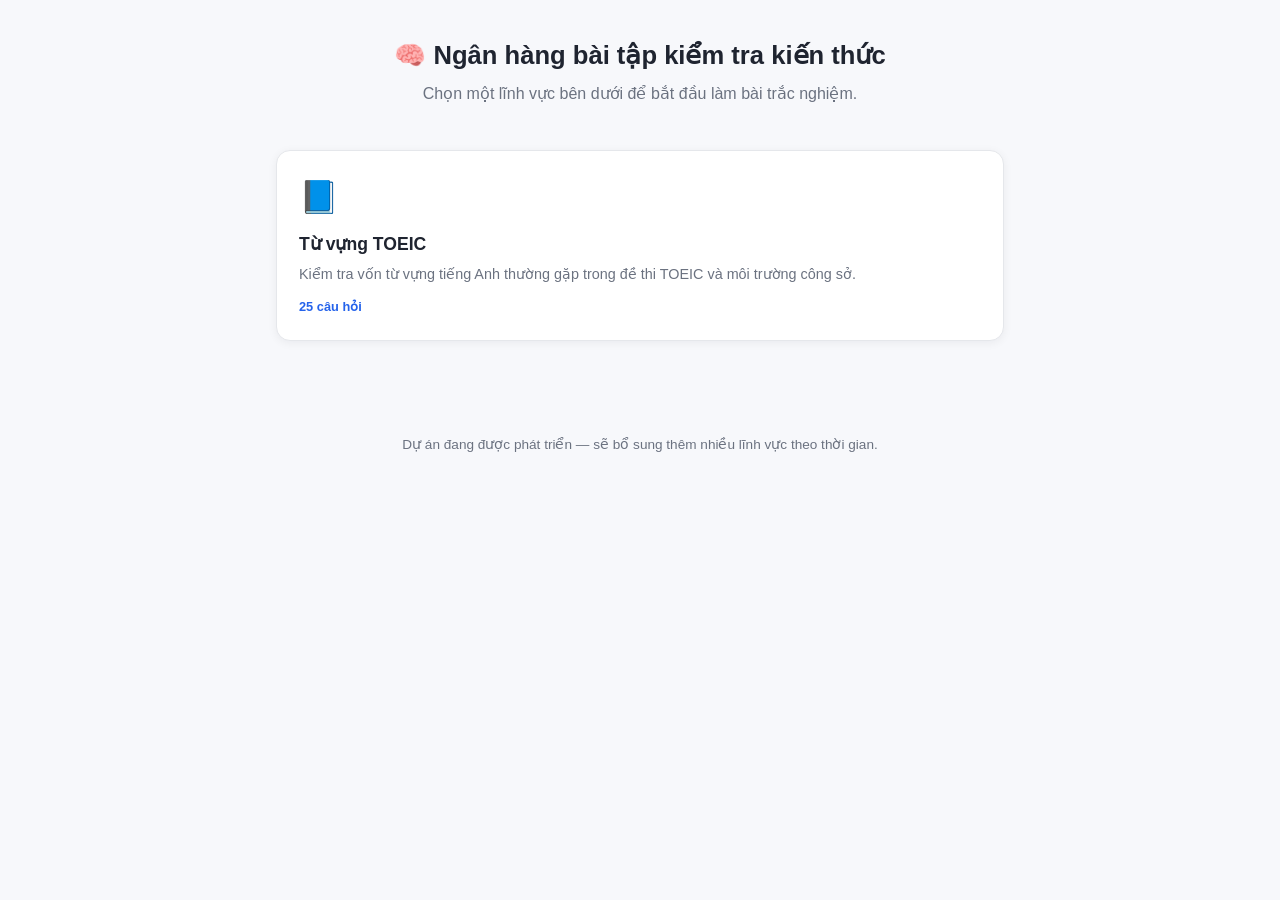
==== index.html @ 5e23764f "Khởi tạo v1: khung web + bộ câu hỏi mẫu TOEIC vocabulary (25 câu)" ====
<!DOCTYPE html>
<html lang="vi">
<head>
<meta charset="UTF-8">
<meta name="viewport" content="width=device-width, initial-scale=1.0">
<title>Ngân hàng bài tập kiểm tra kiến thức</title>
<link rel="stylesheet" href="css/style.css">
</head>
<body>
  <header class="site-header">
    <h1>🧠 Ngân hàng bài tập kiểm tra kiến thức</h1>
    <p class="subtitle">Chọn một lĩnh vực bên dưới để bắt đầu làm bài trắc nghiệm.</p>
  </header>

  <main class="container">
    <div id="field-grid" class="field-grid">
      <p class="loading">Đang tải danh sách lĩnh vực...</p>
    </div>
  </main>

  <footer class="site-footer">
    <p>Dự án đang được phát triển — sẽ bổ sung thêm nhiều lĩnh vực theo thời gian.</p>
  </footer>

  <script src="js/home.js"></script>
</body>
</html>
---- css/style.css ----
:root {
  --bg: #f7f8fb;
  --card-bg: #ffffff;
  --text: #1f2430;
  --text-muted: #6b7280;
  --primary: #3b82f6;
  --primary-dark: #2563eb;
  --success: #16a34a;
  --error: #dc2626;
  --border: #e5e7eb;
  --radius: 14px;
  --shadow: 0 2px 10px rgba(15, 23, 42, 0.06);
}

* { box-sizing: border-box; }

body {
  margin: 0;
  font-family: "Segoe UI", -apple-system, BlinkMacSystemFont, Roboto, Arial, sans-serif;
  background: var(--bg);
  color: var(--text);
  line-height: 1.5;
}

.container {
  max-width: 760px;
  margin: 0 auto;
  padding: 24px 16px 60px;
}

.site-header {
  text-align: center;
  padding: 36px 16px 20px;
}

.site-header h1 {
  font-size: 1.6rem;
  margin: 0 0 8px;
}

.subtitle {
  color: var(--text-muted);
  margin: 0;
}

.site-footer {
  text-align: center;
  color: var(--text-muted);
  font-size: 0.85rem;
  padding: 20px 16px 40px;
}

/* ---- Field selection grid ---- */
.field-grid {
  display: grid;
  grid-template-columns: repeat(auto-fit, minmax(220px, 1fr));
  gap: 16px;
}

.field-card {
  display: block;
  background: var(--card-bg);
  border-radius: var(--radius);
  box-shadow: var(--shadow);
  padding: 22px;
  text-decoration: none;
  color: var(--text);
  border: 1px solid var(--border);
  transition: transform 0.15s ease, box-shadow 0.15s ease;
}

.field-card:hover {
  transform: translateY(-3px);
  box-shadow: 0 6px 18px rgba(15, 23, 42, 0.1);
}

.field-icon {
  font-size: 2rem;
  margin-bottom: 10px;
  display: block;
}

.field-card h3 {
  margin: 0 0 6px;
  font-size: 1.1rem;
}

.field-card p {
  margin: 0;
  color: var(--text-muted);
  font-size: 0.9rem;
}

.field-count {
  display: inline-block;
  margin-top: 12px;
  font-size: 0.8rem;
  font-weight: 600;
  color: var(--primary-dark);
}

.loading {
  color: var(--text-muted);
  text-align: center;
}

.error-text {
  color: var(--error);
  text-align: center;
}

/* ---- Quiz header / progress ---- */
.quiz-header {
  position: relative;
}

.back-link {
  display: inline-block;
  margin-bottom: 10px;
  color: var(--primary-dark);
  text-decoration: none;
  font-size: 0.9rem;
}

.back-link:hover { text-decoration: underline; }

.progress-bar {
  max-width: 480px;
  margin: 14px auto 6px;
  height: 8px;
  background: var(--border);
  border-radius: 999px;
  overflow: hidden;
}

.progress-fill {
  height: 100%;
  width: 0%;
  background: var(--primary);
  transition: width 0.25s ease;
}

.progress-text {
  margin: 0;
  font-size: 0.85rem;
  color: var(--text-muted);
}

/* ---- Question card ---- */
.question-card {
  background: var(--card-bg);
  border-radius: var(--radius);
  box-shadow: var(--shadow);
  border: 1px solid var(--border);
  padding: 24px;
}

.question-text {
  font-size: 1.1rem;
  margin: 0 0 18px;
}

.options-list {
  display: flex;
  flex-direction: column;
  gap: 10px;
}

.option-btn {
  text-align: left;
  padding: 12px 16px;
  border-radius: 10px;
  border: 1px solid var(--border);
  background: #fafafa;
  cursor: pointer;
  font-size: 1rem;
  color: var(--text);
  transition: background 0.15s ease, border-color 0.15s ease;
}

.option-btn:hover:not(:disabled) {
  border-color: var(--primary);
  background: #eef4ff;
}

.option-btn.correct {
  background: #dcfce7;
  border-color: var(--success);
  color: #14532d;
  font-weight: 600;
}

.option-btn.incorrect {
  background: #fee2e2;
  border-color: var(--error);
  color: #7f1d1d;
  font-weight: 600;
}

.option-btn:disabled {
  cursor: default;
}

.explanation {
  margin-top: 16px;
  padding: 12px 14px;
  background: #f1f5f9;
  border-radius: 10px;
  font-size: 0.9rem;
  color: var(--text-muted);
}

.next-wrap {
  margin-top: 18px;
  text-align: right;
}

/* ---- Buttons ---- */
.btn {
  display: inline-block;
  padding: 10px 20px;
  border-radius: 10px;
  border: none;
  font-size: 0.95rem;
  font-weight: 600;
  cursor: pointer;
  text-decoration: none;
  text-align: center;
}

.btn-primary {
  background: var(--primary);
  color: #fff;
}

.btn-primary:hover { background: var(--primary-dark); }

.btn-secondary {
  background: #fff;
  color: var(--text);
  border: 1px solid var(--border);
}

/* ---- Result screen ---- */
.hidden { display: none !important; }

.result-score {
  font-size: 2rem;
  font-weight: 700;
  text-align: center;
  margin: 10px 0;
}

.result-message {
  text-align: center;
  color: var(--text-muted);
  margin-bottom: 24px;
}

.review-list {
  display: flex;
  flex-direction: column;
  gap: 10px;
  margin-bottom: 24px;
}

.review-item {
  background: var(--card-bg);
  border: 1px solid var(--border);
  border-radius: 10px;
  padding: 12px 14px;
  font-size: 0.9rem;
}

.review-item.wrong { border-left: 4px solid var(--error); }
.review-item.right { border-left: 4px solid var(--success); }

.actions {
  display: flex;
  gap: 12px;
  justify-content: center;
  flex-wrap: wrap;
}
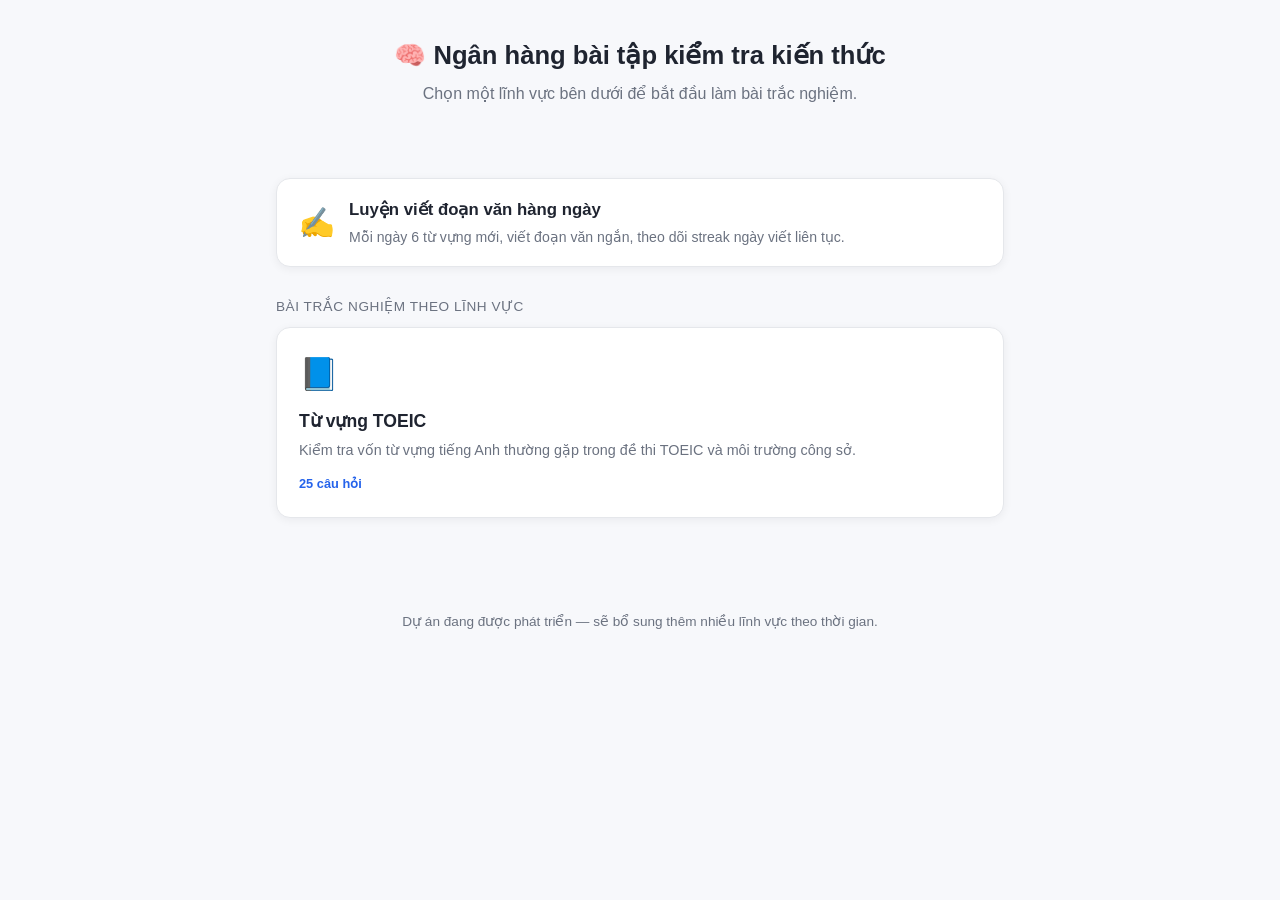
==== commit 4c4586e6: "Thêm tính năng luyện viết đoạn văn hàng ngày; sửa lỗi gắn nhãn loại từ cho 24 đại từ trong kho Oxfor" ====
--- a/index.html
+++ b/index.html
@@ -13,6 +13,17 @@
   </header>
 
   <main class="container">
+    <div class="feature-links">
+      <a class="feature-link-card" href="writing.html">
+        <span class="feature-link-icon">✍️</span>
+        <span>
+          <h3>Luyện viết đoạn văn hàng ngày</h3>
+          <p>Mỗi ngày 6 từ vựng mới, viết đoạn văn ngắn, theo dõi streak ngày viết liên tục.</p>
+        </span>
+      </a>
+    </div>
+
+    <p class="section-label">Bài trắc nghiệm theo lĩnh vực</p>
     <div id="field-grid" class="field-grid">
       <p class="loading">Đang tải danh sách lĩnh vực...</p>
     </div>
--- a/css/style.css
+++ b/css/style.css
@@ -281,3 +281,189 @@
   justify-content: center;
   flex-wrap: wrap;
 }
+
+/* ---- Trang chủ: khối liên kết sang tính năng khác (không phải quiz trắc nghiệm) ---- */
+.feature-links {
+  display: flex;
+  flex-direction: column;
+  gap: 12px;
+  margin-top: 28px;
+}
+
+.feature-link-card {
+  display: flex;
+  align-items: center;
+  gap: 14px;
+  background: var(--card-bg);
+  border: 1px solid var(--border);
+  border-radius: var(--radius);
+  box-shadow: var(--shadow);
+  padding: 18px 22px;
+  text-decoration: none;
+  color: var(--text);
+  transition: transform 0.15s ease, box-shadow 0.15s ease;
+}
+
+.feature-link-card:hover {
+  transform: translateY(-2px);
+  box-shadow: 0 6px 18px rgba(15, 23, 42, 0.1);
+}
+
+.feature-link-icon {
+  font-size: 1.8rem;
+}
+
+.feature-link-card h3 {
+  margin: 0 0 4px;
+  font-size: 1.05rem;
+}
+
+.feature-link-card p {
+  margin: 0;
+  color: var(--text-muted);
+  font-size: 0.88rem;
+}
+
+.section-label {
+  margin: 30px 0 10px;
+  font-size: 0.85rem;
+  text-transform: uppercase;
+  letter-spacing: 0.04em;
+  color: var(--text-muted);
+}
+
+/* ---- Trang luyện viết ---- */
+.streak-badge {
+  display: inline-block;
+  margin-top: 10px;
+  padding: 6px 14px;
+  background: #fff7ed;
+  border: 1px solid #fed7aa;
+  color: #c2410c;
+  border-radius: 999px;
+  font-size: 0.85rem;
+  font-weight: 600;
+}
+
+.writing-card {
+  background: var(--card-bg);
+  border-radius: var(--radius);
+  box-shadow: var(--shadow);
+  border: 1px solid var(--border);
+  padding: 24px;
+  margin-bottom: 28px;
+}
+
+.writing-card h3 {
+  margin-top: 0;
+}
+
+.writing-instruction {
+  color: var(--text-muted);
+  font-size: 0.92rem;
+}
+
+.word-chips {
+  display: grid;
+  grid-template-columns: repeat(auto-fill, minmax(220px, 1fr));
+  gap: 10px;
+  margin: 16px 0 20px;
+}
+
+.word-chip {
+  display: flex;
+  align-items: center;
+  gap: 8px;
+  padding: 10px 12px;
+  border-radius: 10px;
+  border: 1px solid var(--border);
+  background: #fafafa;
+  font-size: 0.9rem;
+}
+
+.word-chip.done {
+  background: #dcfce7;
+  border-color: var(--success);
+}
+
+.chip-check {
+  font-weight: 700;
+  color: var(--text-muted);
+  width: 1.1em;
+}
+
+.word-chip.done .chip-check {
+  color: var(--success);
+}
+
+.chip-word {
+  font-weight: 700;
+}
+
+.chip-meaning {
+  color: var(--text-muted);
+}
+
+.paragraph-input {
+  width: 100%;
+  padding: 14px;
+  border-radius: 10px;
+  border: 1px solid var(--border);
+  font-family: inherit;
+  font-size: 1rem;
+  resize: vertical;
+  box-sizing: border-box;
+}
+
+.writing-footer {
+  display: flex;
+  justify-content: space-between;
+  align-items: center;
+  margin-top: 12px;
+}
+
+.word-count {
+  color: var(--text-muted);
+  font-size: 0.85rem;
+}
+
+.save-note {
+  margin-top: 10px;
+  font-size: 0.88rem;
+  color: var(--text-muted);
+  min-height: 1.2em;
+}
+
+.history-section h3 {
+  margin-bottom: 14px;
+}
+
+.history-list {
+  display: flex;
+  flex-direction: column;
+  gap: 12px;
+}
+
+.history-item {
+  background: var(--card-bg);
+  border: 1px solid var(--border);
+  border-radius: 10px;
+  padding: 14px 16px;
+}
+
+.history-date {
+  font-weight: 700;
+  font-size: 0.9rem;
+}
+
+.history-words {
+  color: var(--primary-dark);
+  font-size: 0.82rem;
+  margin: 2px 0 8px;
+}
+
+.history-paragraph {
+  margin: 0;
+  font-size: 0.92rem;
+  white-space: pre-wrap;
+}
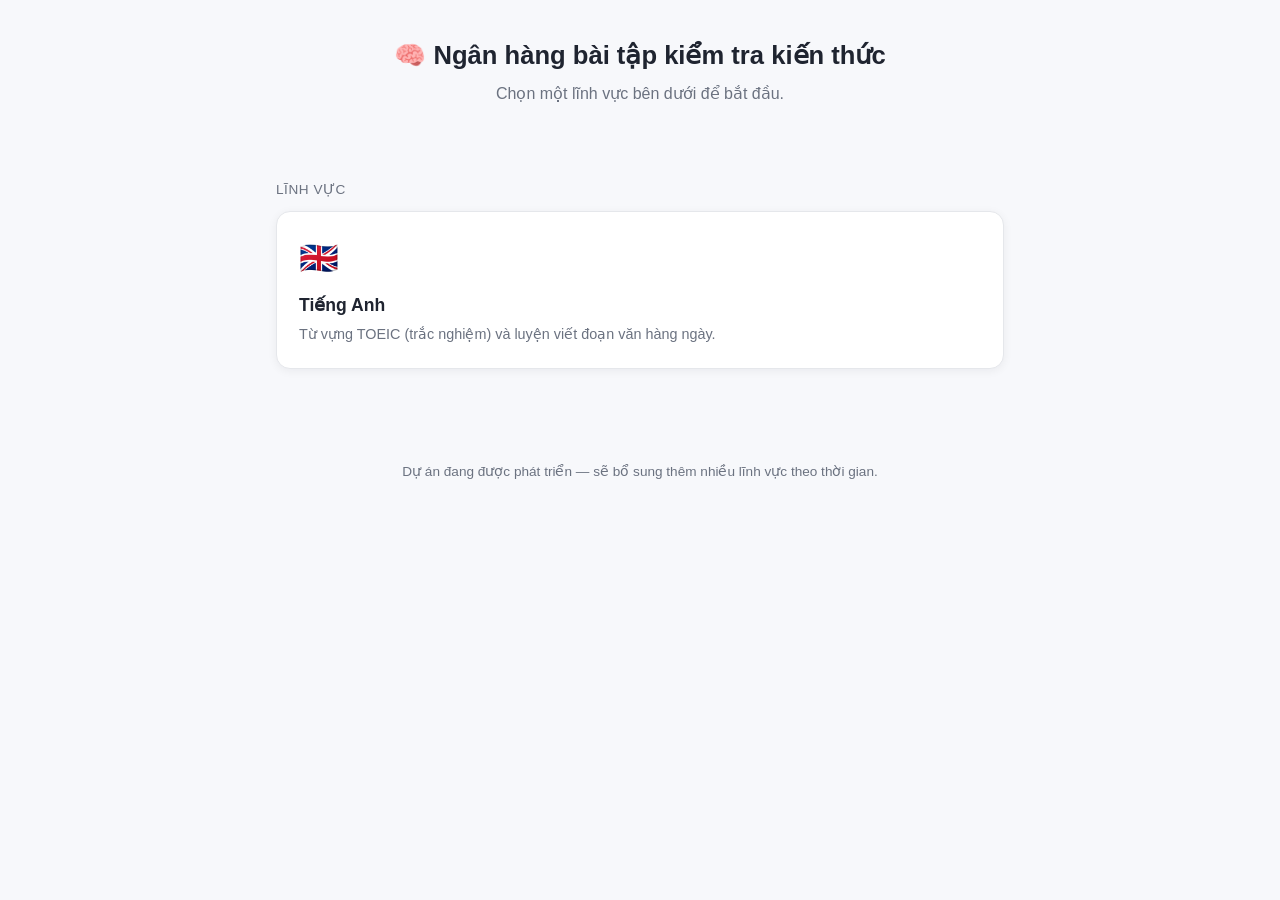
==== commit 6055a102: "Tái cấu trúc: gộp toàn bộ nội dung Tiếng Anh vào thư mục English/, trang chủ chuyển thành danh sách " ====
--- a/index.html
+++ b/index.html
@@ -9,21 +9,11 @@
 <body>
   <header class="site-header">
     <h1>🧠 Ngân hàng bài tập kiểm tra kiến thức</h1>
-    <p class="subtitle">Chọn một lĩnh vực bên dưới để bắt đầu làm bài trắc nghiệm.</p>
+    <p class="subtitle">Chọn một lĩnh vực bên dưới để bắt đầu.</p>
   </header>
 
   <main class="container">
-    <div class="feature-links">
-      <a class="feature-link-card" href="writing.html">
-        <span class="feature-link-icon">✍️</span>
-        <span>
-          <h3>Luyện viết đoạn văn hàng ngày</h3>
-          <p>Mỗi ngày 6 từ vựng mới, viết đoạn văn ngắn, theo dõi streak ngày viết liên tục.</p>
-        </span>
-      </a>
-    </div>
-
-    <p class="section-label">Bài trắc nghiệm theo lĩnh vực</p>
+    <p class="section-label">Lĩnh vực</p>
     <div id="field-grid" class="field-grid">
       <p class="loading">Đang tải danh sách lĩnh vực...</p>
     </div>
--- a/css/style.css
+++ b/css/style.css
@@ -372,8 +372,9 @@
 
 .word-chip {
   display: flex;
-  align-items: center;
-  gap: 8px;
+  flex-direction: column;
+  align-items: stretch;
+  gap: 6px;
   padding: 10px 12px;
   border-radius: 10px;
   border: 1px solid var(--border);
@@ -386,6 +387,12 @@
   border-color: var(--success);
 }
 
+.chip-top {
+  display: flex;
+  align-items: center;
+  gap: 8px;
+}
+
 .chip-check {
   font-weight: 700;
   color: var(--text-muted);
@@ -402,6 +409,52 @@
 
 .chip-meaning {
   color: var(--text-muted);
+}
+
+.hint-btn {
+  align-self: flex-start;
+  background: none;
+  border: none;
+  color: #2563eb;
+  font-size: 0.82rem;
+  font-weight: 600;
+  padding: 2px 0;
+  cursor: pointer;
+}
+
+.hint-btn:hover {
+  text-decoration: underline;
+}
+
+.hint-box {
+  background: #eff6ff;
+  border: 1px solid #bfdbfe;
+  border-radius: 8px;
+  padding: 8px 10px;
+  margin-top: 2px;
+}
+
+.hint-box.hidden {
+  display: none;
+}
+
+.hint-en {
+  margin: 0 0 4px;
+  font-style: italic;
+  color: var(--text);
+}
+
+.hint-vi {
+  margin: 0;
+  color: var(--text-muted);
+  font-size: 0.85rem;
+}
+
+.hint-unavailable {
+  align-self: flex-start;
+  color: var(--text-muted);
+  font-size: 0.8rem;
+  font-style: italic;
 }
 
 .paragraph-input {
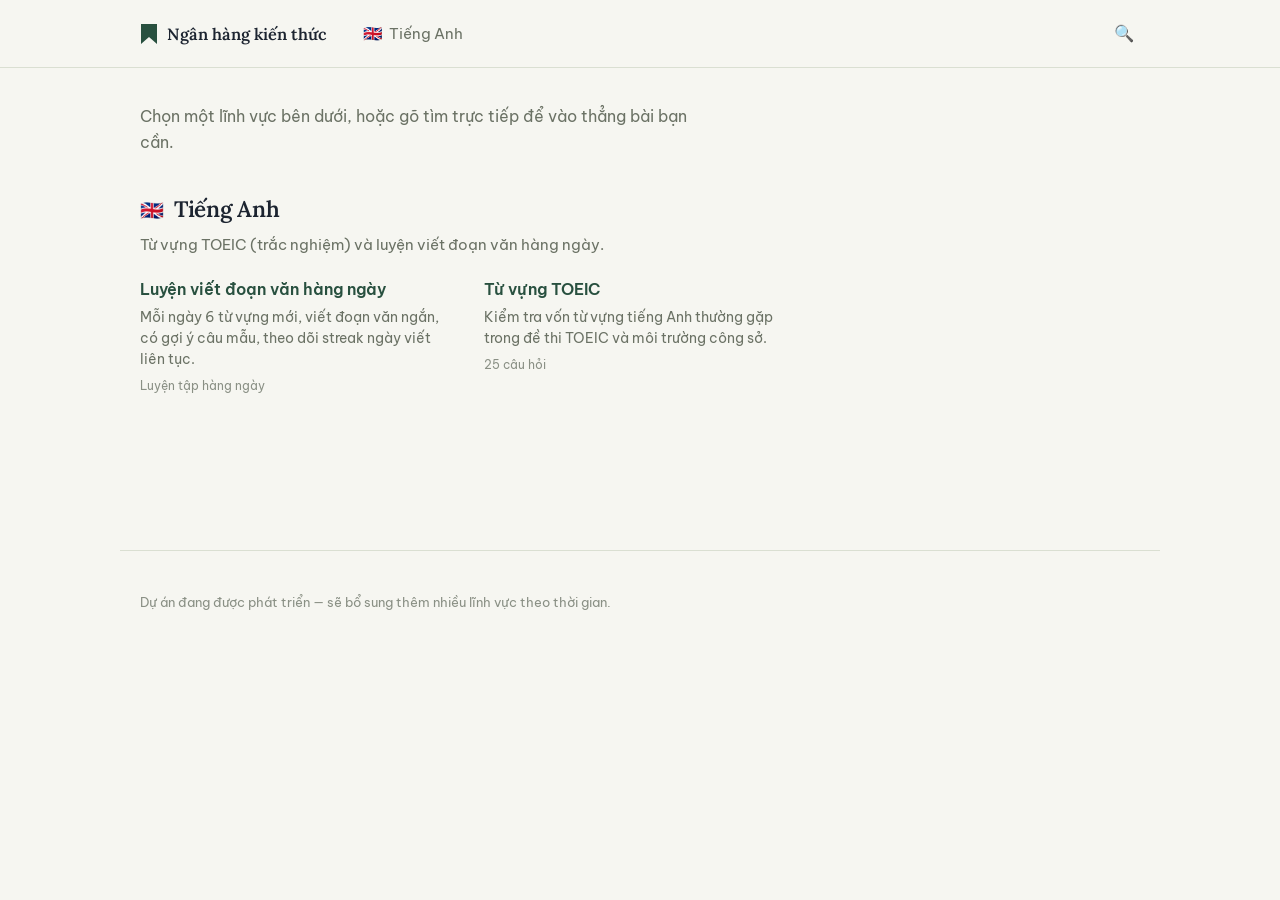
==== commit ed623a3e: "Làm mới giao diện theo phong cách trang web học tập: nav ngang, danh sách gọn, bộ nhận diện riêng - " ====
--- a/index.html
+++ b/index.html
@@ -4,17 +4,30 @@
 <meta charset="UTF-8">
 <meta name="viewport" content="width=device-width, initial-scale=1.0">
 <title>Ngân hàng bài tập kiểm tra kiến thức</title>
+<link rel="preconnect" href="https://fonts.googleapis.com">
+<link rel="preconnect" href="https://fonts.gstatic.com" crossorigin>
+<link href="https://fonts.googleapis.com/css2?family=Be+Vietnam+Pro:wght@400;500;600;700&family=Lora:ital,wght@0,500;0,600;1,500&display=swap" rel="stylesheet">
 <link rel="stylesheet" href="css/style.css">
 </head>
 <body>
-  <header class="site-header">
-    <h1>🧠 Ngân hàng bài tập kiểm tra kiến thức</h1>
-    <p class="subtitle">Chọn một lĩnh vực bên dưới để bắt đầu.</p>
+  <header class="site-nav" id="site-nav" data-base="">
+    <div class="site-nav-inner">
+      <a class="nav-brand" href="index.html">
+        <svg class="nav-mark" viewBox="0 0 18 22" xmlns="http://www.w3.org/2000/svg"><path d="M1 1h16v20l-8-7-8 7V1z"/></svg>
+        Ngân hàng kiến thức
+      </a>
+      <div class="nav-tabs" id="nav-tabs"></div>
+      <div class="nav-search" id="nav-search">
+        <button class="nav-search-toggle" id="nav-search-toggle" type="button" aria-label="Tìm kiếm">🔍</button>
+        <input class="nav-search-input" id="nav-search-input" type="text" placeholder="Tìm bài..." autocomplete="off">
+      </div>
+    </div>
   </header>
 
   <main class="container">
-    <p class="section-label">Lĩnh vực</p>
-    <div id="field-grid" class="field-grid">
+    <p class="intro-line">Chọn một lĩnh vực bên dưới, hoặc gõ tìm trực tiếp để vào thẳng bài bạn cần.</p>
+
+    <div id="catalog-root">
       <p class="loading">Đang tải danh sách lĩnh vực...</p>
     </div>
   </main>
@@ -23,6 +36,8 @@
     <p>Dự án đang được phát triển — sẽ bổ sung thêm nhiều lĩnh vực theo thời gian.</p>
   </footer>
 
+  <script src="js/catalog.js"></script>
+  <script src="js/navbar.js"></script>
   <script src="js/home.js"></script>
 </body>
 </html>
--- a/css/style.css
+++ b/css/style.css
@@ -1,134 +1,286 @@
 :root {
-  --bg: #f7f8fb;
-  --card-bg: #ffffff;
-  --text: #1f2430;
-  --text-muted: #6b7280;
-  --primary: #3b82f6;
-  --primary-dark: #2563eb;
-  --success: #16a34a;
-  --error: #dc2626;
-  --border: #e5e7eb;
-  --radius: 14px;
-  --shadow: 0 2px 10px rgba(15, 23, 42, 0.06);
+  /* Giấy thi trắng ngà lạnh + mực xanh than, 1 màu nhấn xanh rêu (bìa sách),
+     màu gạch chỉ dùng cho streak/báo lỗi — không dùng màu trang trí nào khác. */
+  --paper: #f6f6f1;
+  --paper-deep: #ededE6;
+  --ink: #1c2430;
+  --ink-muted: #6b7265;
+  --ink-faint: #8a9085;
+  --pine: #28503f;
+  --pine-dark: #1c3a2d;
+  --pine-10: rgba(40, 80, 63, 0.08);
+  --pine-20: rgba(40, 80, 63, 0.16);
+  --brick: #9c3b2e;
+  --brick-10: rgba(156, 59, 46, 0.08);
+  --rule: #dadfd2;
+
+  --font-serif: "Lora", Georgia, "Times New Roman", serif;
+  --font-sans: "Be Vietnam Pro", -apple-system, BlinkMacSystemFont, Roboto, Arial, sans-serif;
+
+  --radius: 8px;
 }
 
 * { box-sizing: border-box; }
 
 body {
   margin: 0;
-  font-family: "Segoe UI", -apple-system, BlinkMacSystemFont, Roboto, Arial, sans-serif;
-  background: var(--bg);
-  color: var(--text);
+  font-family: var(--font-sans);
+  background: var(--paper);
+  color: var(--ink);
+  line-height: 1.6;
+}
+
+h1, h2, h3 {
+  font-family: var(--font-serif);
+  font-weight: 600;
+  letter-spacing: -0.01em;
+}
+
+:focus-visible {
+  outline: 2px solid var(--pine);
+  outline-offset: 2px;
+}
+
+.container {
+  max-width: 1040px;
+  margin: 0 auto;
+  padding: 32px 20px 72px;
+}
+
+/* ---- Thanh nav (dùng chung mọi trang) ---- */
+.site-nav {
+  background: var(--paper);
+  border-bottom: 1px solid var(--rule);
+  position: sticky;
+  top: 0;
+  z-index: 10;
+}
+
+.site-nav-inner {
+  max-width: 1040px;
+  margin: 0 auto;
+  display: flex;
+  align-items: center;
+  gap: 24px;
+  padding: 14px 20px;
+}
+
+.nav-brand {
+  display: flex;
+  align-items: center;
+  gap: 9px;
+  text-decoration: none;
+  color: var(--ink);
+  font-family: var(--font-serif);
+  font-size: 1.02rem;
+  font-weight: 600;
+  flex-shrink: 0;
+  white-space: nowrap;
+}
+
+.nav-mark {
+  width: 18px;
+  height: 22px;
+  flex-shrink: 0;
+  fill: var(--pine);
+}
+
+.nav-tabs {
+  display: flex;
+  align-items: center;
+  gap: 2px;
+  flex: 1;
+  overflow-x: auto;
+  scrollbar-width: none;
+}
+
+.nav-tabs::-webkit-scrollbar { display: none; }
+
+.nav-tab {
+  display: inline-flex;
+  align-items: center;
+  gap: 6px;
+  padding: 7px 12px;
+  border-radius: 6px;
+  text-decoration: none;
+  color: var(--ink-muted);
+  font-size: 0.92rem;
+  white-space: nowrap;
+  transition: color 0.15s ease, background 0.15s ease;
+}
+
+.nav-tab:hover { color: var(--ink); background: var(--paper-deep); }
+
+.nav-tab.active {
+  color: var(--pine);
+  font-weight: 600;
+  background: var(--pine-10);
+}
+
+.nav-tab-icon { font-size: 0.98rem; }
+
+.nav-search {
+  position: relative;
+  display: flex;
+  align-items: center;
+  flex-shrink: 0;
+}
+
+.nav-search-toggle {
+  background: none;
+  border: none;
+  font-size: 1.02rem;
+  cursor: pointer;
+  color: var(--ink-muted);
+  padding: 6px;
+  border-radius: 6px;
+  line-height: 1;
+}
+
+.nav-search-toggle:hover { color: var(--pine); background: var(--paper-deep); }
+
+.nav-search-input {
+  width: 0;
+  opacity: 0;
+  padding: 0;
+  border: none;
+  border-bottom: 1px solid var(--rule);
+  font-family: var(--font-sans);
+  font-size: 0.92rem;
+  background: transparent;
+  color: var(--ink);
+  transition: width 0.2s ease, opacity 0.2s ease, padding 0.2s ease;
+}
+
+.nav-search.open .nav-search-input {
+  width: 180px;
+  opacity: 1;
+  padding: 4px 6px;
+  margin-left: 4px;
+}
+
+.nav-search-input:focus { outline: none; border-bottom-color: var(--pine); }
+
+/* ---- Trang chủ / mục lục lĩnh vực ---- */
+.intro-line {
+  margin: 4px 0 36px;
+  color: var(--ink-muted);
+  font-size: 1rem;
+  max-width: 560px;
+}
+
+.page-title {
+  font-size: 1.6rem;
+  margin: 0 0 6px;
+}
+
+.catalog-section { margin: 0 0 40px; }
+
+.catalog-section + .catalog-section {
+  border-top: 1px solid var(--rule);
+  padding-top: 36px;
+}
+
+.catalog-heading {
+  display: flex;
+  align-items: baseline;
+  gap: 10px;
+  font-size: 1.4rem;
+  margin: 0 0 6px;
+  color: var(--ink);
+  scroll-margin-top: 80px;
+}
+
+.catalog-heading-icon { font-size: 1.2rem; }
+
+.catalog-description {
+  margin: 0 0 20px;
+  color: var(--ink-muted);
+  font-size: 0.94rem;
+  max-width: 560px;
+}
+
+.catalog-grid {
+  display: grid;
+  grid-template-columns: repeat(auto-fill, minmax(240px, 1fr));
+  gap: 22px 32px;
+}
+
+.catalog-item-title {
+  display: block;
+  font-weight: 600;
+  color: var(--pine);
+  text-decoration: none;
+  font-size: 1rem;
+}
+
+.catalog-item-title:hover { text-decoration: underline; }
+
+.catalog-item-desc {
+  margin: 4px 0 0;
+  color: var(--ink-muted);
+  font-size: 0.88rem;
   line-height: 1.5;
 }
 
-.container {
-  max-width: 760px;
+.catalog-item-meta {
+  display: inline-block;
+  margin-top: 6px;
+  font-size: 0.78rem;
+  color: var(--ink-faint);
+}
+
+.catalog-empty { color: var(--ink-muted); font-style: italic; }
+.catalog-item.is-hidden { display: none; }
+.catalog-section.is-hidden { display: none; }
+
+.loading { color: var(--ink-muted); }
+.error-text { color: var(--brick); }
+
+.site-footer {
+  max-width: 1040px;
+  margin: 40px auto 0;
+  color: var(--ink-faint);
+  font-size: 0.82rem;
+  padding: 28px 20px 50px;
+  border-top: 1px solid var(--rule);
+}
+
+/* ---- Tiêu đề trang con (quiz / writing) ---- */
+.site-header {
+  max-width: 1040px;
   margin: 0 auto;
-  padding: 24px 16px 60px;
-}
-
-.site-header {
-  text-align: center;
-  padding: 36px 16px 20px;
+  padding: 28px 20px 4px;
 }
 
 .site-header h1 {
-  font-size: 1.6rem;
-  margin: 0 0 8px;
+  font-size: 1.5rem;
+  margin: 6px 0 6px;
 }
 
 .subtitle {
-  color: var(--text-muted);
+  color: var(--ink-muted);
   margin: 0;
-}
-
-.site-footer {
-  text-align: center;
-  color: var(--text-muted);
-  font-size: 0.85rem;
-  padding: 20px 16px 40px;
-}
-
-/* ---- Field selection grid ---- */
-.field-grid {
-  display: grid;
-  grid-template-columns: repeat(auto-fit, minmax(220px, 1fr));
-  gap: 16px;
-}
-
-.field-card {
-  display: block;
-  background: var(--card-bg);
-  border-radius: var(--radius);
-  box-shadow: var(--shadow);
-  padding: 22px;
-  text-decoration: none;
-  color: var(--text);
-  border: 1px solid var(--border);
-  transition: transform 0.15s ease, box-shadow 0.15s ease;
-}
-
-.field-card:hover {
-  transform: translateY(-3px);
-  box-shadow: 0 6px 18px rgba(15, 23, 42, 0.1);
-}
-
-.field-icon {
-  font-size: 2rem;
-  margin-bottom: 10px;
-  display: block;
-}
-
-.field-card h3 {
-  margin: 0 0 6px;
-  font-size: 1.1rem;
-}
-
-.field-card p {
-  margin: 0;
-  color: var(--text-muted);
-  font-size: 0.9rem;
-}
-
-.field-count {
-  display: inline-block;
-  margin-top: 12px;
-  font-size: 0.8rem;
-  font-weight: 600;
-  color: var(--primary-dark);
-}
-
-.loading {
-  color: var(--text-muted);
-  text-align: center;
-}
-
-.error-text {
-  color: var(--error);
-  text-align: center;
-}
-
-/* ---- Quiz header / progress ---- */
-.quiz-header {
-  position: relative;
+  font-size: 0.92rem;
 }
 
 .back-link {
   display: inline-block;
-  margin-bottom: 10px;
-  color: var(--primary-dark);
+  color: var(--ink-muted);
   text-decoration: none;
-  font-size: 0.9rem;
-}
-
-.back-link:hover { text-decoration: underline; }
+  font-size: 0.85rem;
+}
+
+.back-link:hover { color: var(--pine); text-decoration: underline; }
+
+/* ---- Quiz: tiến độ ---- */
+.quiz-header { position: relative; }
 
 .progress-bar {
   max-width: 480px;
-  margin: 14px auto 6px;
-  height: 8px;
-  background: var(--border);
+  margin: 16px 0 6px;
+  height: 7px;
+  background: var(--rule);
   border-radius: 999px;
   overflow: hidden;
 }
@@ -136,27 +288,30 @@
 .progress-fill {
   height: 100%;
   width: 0%;
-  background: var(--primary);
+  background: var(--pine);
   transition: width 0.25s ease;
 }
 
 .progress-text {
   margin: 0;
   font-size: 0.85rem;
-  color: var(--text-muted);
-}
-
-/* ---- Question card ---- */
+  color: var(--ink-muted);
+}
+
+/* ---- Quiz: câu hỏi ---- */
 .question-card {
-  background: var(--card-bg);
+  max-width: 680px;
+  margin: 0 auto;
+  background: #fff;
   border-radius: var(--radius);
-  box-shadow: var(--shadow);
-  border: 1px solid var(--border);
-  padding: 24px;
+  border: 1px solid var(--rule);
+  padding: 26px;
 }
 
 .question-text {
-  font-size: 1.1rem;
+  font-family: var(--font-serif);
+  font-size: 1.15rem;
+  font-weight: 500;
   margin: 0 0 18px;
 }
 
@@ -169,58 +324,55 @@
 .option-btn {
   text-align: left;
   padding: 12px 16px;
-  border-radius: 10px;
-  border: 1px solid var(--border);
-  background: #fafafa;
+  border-radius: 6px;
+  border: 1px solid var(--rule);
+  background: var(--paper);
   cursor: pointer;
-  font-size: 1rem;
-  color: var(--text);
+  font-size: 0.98rem;
+  font-family: inherit;
+  color: var(--ink);
   transition: background 0.15s ease, border-color 0.15s ease;
 }
 
 .option-btn:hover:not(:disabled) {
-  border-color: var(--primary);
-  background: #eef4ff;
+  border-color: var(--pine);
+  background: var(--pine-10);
 }
 
 .option-btn.correct {
-  background: #dcfce7;
-  border-color: var(--success);
-  color: #14532d;
+  background: var(--pine-10);
+  border-color: var(--pine);
+  color: var(--pine-dark);
   font-weight: 600;
 }
 
 .option-btn.incorrect {
-  background: #fee2e2;
-  border-color: var(--error);
-  color: #7f1d1d;
-  font-weight: 600;
-}
-
-.option-btn:disabled {
-  cursor: default;
-}
+  background: var(--brick-10);
+  border-color: var(--brick);
+  color: var(--brick);
+  font-weight: 600;
+}
+
+.option-btn:disabled { cursor: default; }
 
 .explanation {
   margin-top: 16px;
   padding: 12px 14px;
-  background: #f1f5f9;
-  border-radius: 10px;
+  background: var(--paper-deep);
+  border-radius: 6px;
   font-size: 0.9rem;
-  color: var(--text-muted);
-}
-
-.next-wrap {
-  margin-top: 18px;
-  text-align: right;
-}
-
-/* ---- Buttons ---- */
+  color: var(--ink-muted);
+}
+
+.next-wrap { margin-top: 18px; text-align: right; }
+
+/* ---- Nút bấm ---- */
 .btn {
   display: inline-block;
   padding: 10px 20px;
-  border-radius: 10px;
+  border-radius: 6px;
   border: none;
+  font-family: var(--font-sans);
   font-size: 0.95rem;
   font-weight: 600;
   cursor: pointer;
@@ -228,23 +380,22 @@
   text-align: center;
 }
 
-.btn-primary {
-  background: var(--primary);
-  color: #fff;
-}
-
-.btn-primary:hover { background: var(--primary-dark); }
+.btn-primary { background: var(--pine); color: #fff; }
+.btn-primary:hover { background: var(--pine-dark); }
 
 .btn-secondary {
   background: #fff;
-  color: var(--text);
-  border: 1px solid var(--border);
-}
-
-/* ---- Result screen ---- */
+  color: var(--ink);
+  border: 1px solid var(--rule);
+}
+
+.btn-secondary:hover { border-color: var(--pine); color: var(--pine); }
+
+/* ---- Quiz: kết quả ---- */
 .hidden { display: none !important; }
 
 .result-score {
+  font-family: var(--font-serif);
   font-size: 2rem;
   font-weight: 700;
   text-align: center;
@@ -253,7 +404,7 @@
 
 .result-message {
   text-align: center;
-  color: var(--text-muted);
+  color: var(--ink-muted);
   margin-bottom: 24px;
 }
 
@@ -262,18 +413,21 @@
   flex-direction: column;
   gap: 10px;
   margin-bottom: 24px;
+  max-width: 680px;
+  margin-left: auto;
+  margin-right: auto;
 }
 
 .review-item {
-  background: var(--card-bg);
-  border: 1px solid var(--border);
-  border-radius: 10px;
+  background: #fff;
+  border: 1px solid var(--rule);
+  border-radius: 6px;
   padding: 12px 14px;
   font-size: 0.9rem;
 }
 
-.review-item.wrong { border-left: 4px solid var(--error); }
-.review-item.right { border-left: 4px solid var(--success); }
+.review-item.wrong { border-left: 3px solid var(--brick); }
+.review-item.right { border-left: 3px solid var(--pine); }
 
 .actions {
   display: flex;
@@ -282,84 +436,32 @@
   flex-wrap: wrap;
 }
 
-/* ---- Trang chủ: khối liên kết sang tính năng khác (không phải quiz trắc nghiệm) ---- */
-.feature-links {
-  display: flex;
-  flex-direction: column;
-  gap: 12px;
-  margin-top: 28px;
-}
-
-.feature-link-card {
-  display: flex;
-  align-items: center;
-  gap: 14px;
-  background: var(--card-bg);
-  border: 1px solid var(--border);
-  border-radius: var(--radius);
-  box-shadow: var(--shadow);
-  padding: 18px 22px;
-  text-decoration: none;
-  color: var(--text);
-  transition: transform 0.15s ease, box-shadow 0.15s ease;
-}
-
-.feature-link-card:hover {
-  transform: translateY(-2px);
-  box-shadow: 0 6px 18px rgba(15, 23, 42, 0.1);
-}
-
-.feature-link-icon {
-  font-size: 1.8rem;
-}
-
-.feature-link-card h3 {
-  margin: 0 0 4px;
-  font-size: 1.05rem;
-}
-
-.feature-link-card p {
-  margin: 0;
-  color: var(--text-muted);
-  font-size: 0.88rem;
-}
-
-.section-label {
-  margin: 30px 0 10px;
-  font-size: 0.85rem;
-  text-transform: uppercase;
-  letter-spacing: 0.04em;
-  color: var(--text-muted);
-}
-
-/* ---- Trang luyện viết ---- */
+/* ---- Luyện viết ---- */
 .streak-badge {
   display: inline-block;
   margin-top: 10px;
-  padding: 6px 14px;
-  background: #fff7ed;
-  border: 1px solid #fed7aa;
-  color: #c2410c;
+  padding: 5px 13px;
+  background: var(--brick-10);
+  border: 1px solid rgba(156, 59, 46, 0.3);
+  color: var(--brick);
   border-radius: 999px;
   font-size: 0.85rem;
   font-weight: 600;
 }
 
 .writing-card {
-  background: var(--card-bg);
+  max-width: 680px;
+  margin: 0 auto 28px;
+  background: #fff;
   border-radius: var(--radius);
-  box-shadow: var(--shadow);
-  border: 1px solid var(--border);
-  padding: 24px;
-  margin-bottom: 28px;
-}
-
-.writing-card h3 {
-  margin-top: 0;
-}
+  border: 1px solid var(--rule);
+  padding: 26px;
+}
+
+.writing-card h3 { margin-top: 0; }
 
 .writing-instruction {
-  color: var(--text-muted);
+  color: var(--ink-muted);
   font-size: 0.92rem;
 }
 
@@ -376,83 +478,57 @@
   align-items: stretch;
   gap: 6px;
   padding: 10px 12px;
-  border-radius: 10px;
-  border: 1px solid var(--border);
-  background: #fafafa;
+  border-radius: 6px;
+  border: 1px solid var(--rule);
+  background: var(--paper);
   font-size: 0.9rem;
 }
 
-.word-chip.done {
-  background: #dcfce7;
-  border-color: var(--success);
-}
-
-.chip-top {
-  display: flex;
-  align-items: center;
-  gap: 8px;
-}
-
-.chip-check {
-  font-weight: 700;
-  color: var(--text-muted);
-  width: 1.1em;
-}
-
-.word-chip.done .chip-check {
-  color: var(--success);
-}
-
-.chip-word {
-  font-weight: 700;
-}
-
-.chip-meaning {
-  color: var(--text-muted);
-}
+.word-chip.done { background: var(--pine-10); border-color: var(--pine); }
+
+.chip-top { display: flex; align-items: center; gap: 8px; }
+
+.chip-check { font-weight: 700; color: var(--ink-muted); width: 1.1em; }
+.word-chip.done .chip-check { color: var(--pine); }
+
+.chip-word { font-weight: 700; }
+.chip-meaning { color: var(--ink-muted); }
 
 .hint-btn {
   align-self: flex-start;
   background: none;
   border: none;
-  color: #2563eb;
+  color: var(--pine);
+  font-family: inherit;
   font-size: 0.82rem;
   font-weight: 600;
   padding: 2px 0;
   cursor: pointer;
 }
 
-.hint-btn:hover {
-  text-decoration: underline;
-}
+.hint-btn:hover { text-decoration: underline; }
 
 .hint-box {
-  background: #eff6ff;
-  border: 1px solid #bfdbfe;
-  border-radius: 8px;
+  background: var(--paper-deep);
+  border: 1px solid var(--rule);
+  border-radius: 6px;
   padding: 8px 10px;
   margin-top: 2px;
 }
 
-.hint-box.hidden {
-  display: none;
-}
+.hint-box.hidden { display: none; }
 
 .hint-en {
   margin: 0 0 4px;
   font-style: italic;
-  color: var(--text);
-}
-
-.hint-vi {
-  margin: 0;
-  color: var(--text-muted);
-  font-size: 0.85rem;
-}
+  color: var(--ink);
+}
+
+.hint-vi { margin: 0; color: var(--ink-muted); font-size: 0.85rem; }
 
 .hint-unavailable {
   align-self: flex-start;
-  color: var(--text-muted);
+  color: var(--ink-faint);
   font-size: 0.8rem;
   font-style: italic;
 }
@@ -460,13 +536,17 @@
 .paragraph-input {
   width: 100%;
   padding: 14px;
-  border-radius: 10px;
-  border: 1px solid var(--border);
-  font-family: inherit;
+  border-radius: 6px;
+  border: 1px solid var(--rule);
+  font-family: var(--font-sans);
   font-size: 1rem;
+  background: #fff;
+  color: var(--ink);
   resize: vertical;
   box-sizing: border-box;
 }
+
+.paragraph-input:focus { outline: none; border-color: var(--pine); }
 
 .writing-footer {
   display: flex;
@@ -475,21 +555,21 @@
   margin-top: 12px;
 }
 
-.word-count {
-  color: var(--text-muted);
-  font-size: 0.85rem;
-}
+.word-count { color: var(--ink-muted); font-size: 0.85rem; }
 
 .save-note {
   margin-top: 10px;
   font-size: 0.88rem;
-  color: var(--text-muted);
+  color: var(--ink-muted);
   min-height: 1.2em;
 }
 
-.history-section h3 {
-  margin-bottom: 14px;
-}
+.history-section {
+  max-width: 680px;
+  margin: 0 auto;
+}
+
+.history-section h3 { margin-bottom: 14px; }
 
 .history-list {
   display: flex;
@@ -498,22 +578,19 @@
 }
 
 .history-item {
-  background: var(--card-bg);
-  border: 1px solid var(--border);
-  border-radius: 10px;
+  background: #fff;
+  border: 1px solid var(--rule);
+  border-radius: 6px;
   padding: 14px 16px;
 }
 
 .history-date {
+  font-family: var(--font-serif);
   font-weight: 700;
   font-size: 0.9rem;
 }
 
-.history-words {
-  color: var(--primary-dark);
-  font-size: 0.82rem;
-  margin: 2px 0 8px;
-}
+.history-words { color: var(--pine); font-size: 0.82rem; margin: 2px 0 8px; }
 
 .history-paragraph {
   margin: 0;
